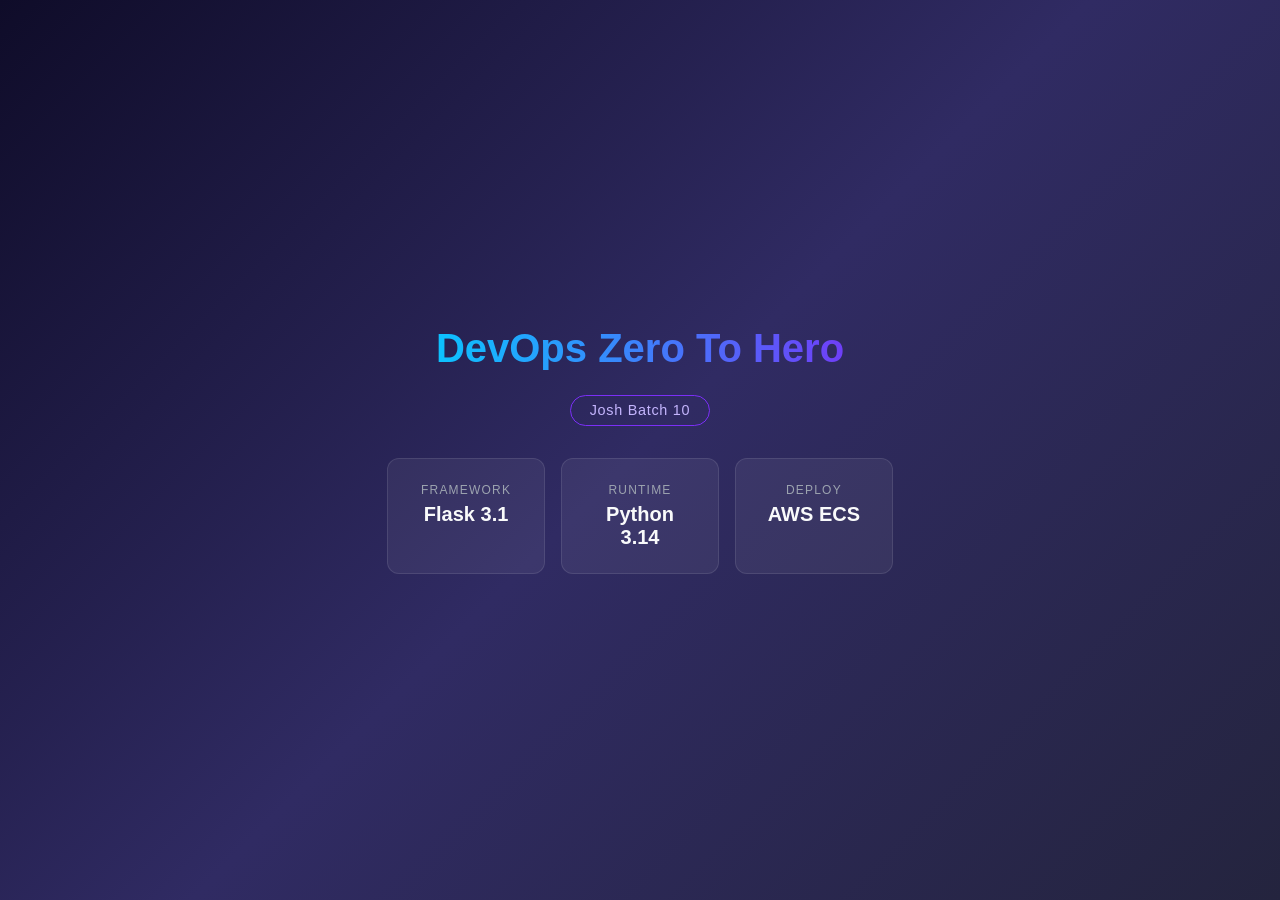
==== templates/index.html @ d1287218 "fixed the templates folder position" ====
<!DOCTYPE html>
<html lang="en">
<head>
    <meta charset="UTF-8">
    <meta name="viewport" content="width=device-width, initial-scale=1.0">
    <title>DevOps Zero To Hero</title>
    <style>
        * { margin: 0; padding: 0; box-sizing: border-box; }
        body {
            min-height: 100vh;
            display: flex;
            align-items: center;
            justify-content: center;
            background: linear-gradient(135deg, #0f0c29, #302b63, #24243e);
            font-family: -apple-system, BlinkMacSystemFont, "Segoe UI", Roboto, Helvetica, Arial, sans-serif;
            color: #e0e0e0;
        }
        .container {
            text-align: center;
            padding: 2rem;
            max-width: 640px;
        }
        h1 {
            font-size: 2.5rem;
            margin-bottom: 0.5rem;
            background: linear-gradient(90deg, #00d2ff, #7b2ff7);
            -webkit-background-clip: text;
            -webkit-text-fill-color: transparent;
        }
        .badge {
            display: inline-block;
            margin: 1rem 0 2rem;
            padding: 0.4rem 1.2rem;
            border: 1px solid #7b2ff7;
            border-radius: 999px;
            font-size: 0.9rem;
            color: #c4b5fd;
            letter-spacing: 0.05em;
        }
        .cards {
            display: flex;
            gap: 1rem;
            justify-content: center;
            flex-wrap: wrap;
        }
        .card {
            background: rgba(255, 255, 255, 0.06);
            border: 1px solid rgba(255, 255, 255, 0.1);
            border-radius: 12px;
            padding: 1.5rem 1.8rem;
            min-width: 150px;
            flex: 1;
        }
        .card span {
            display: block;
            font-size: 0.75rem;
            text-transform: uppercase;
            letter-spacing: 0.1em;
            color: #9ca3af;
            margin-bottom: 0.4rem;
        }
        .card strong {
            font-size: 1.25rem;
            color: #f9fafb;
        }
    </style>
</head>
<body>
    <div class="container">
        <h1>DevOps Zero To Hero</h1>
        <div class="badge">Josh Batch 10</div>
        <div class="cards">
            <div class="card">
                <span>Framework</span>
                <strong>Flask 3.1</strong>
            </div>
            <div class="card">
                <span>Runtime</span>
                <strong>Python 3.14</strong>
            </div>
            <div class="card">
                <span>Deploy</span>
                <strong>AWS ECS</strong>
            </div>
        </div>
    </div>
</body>
</html>
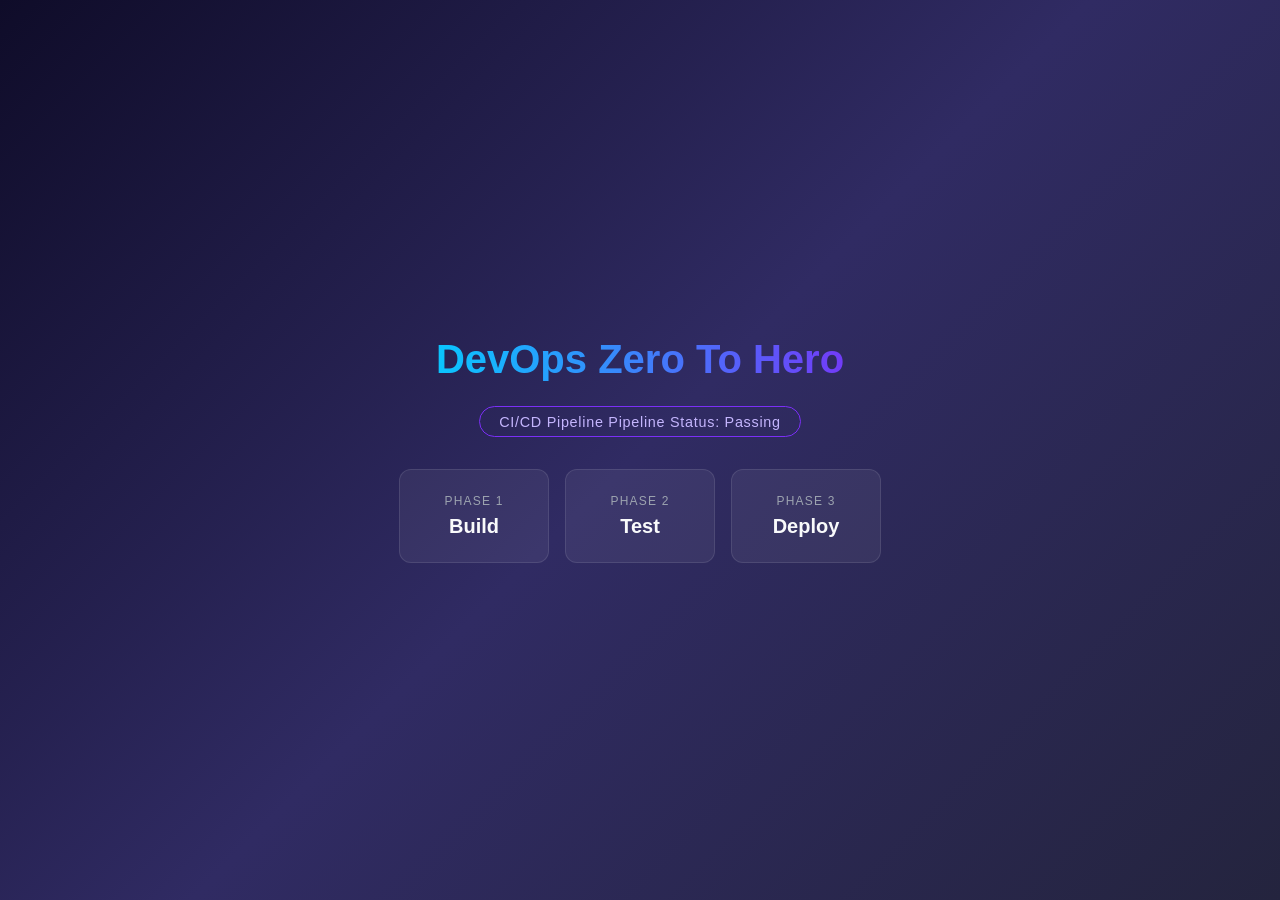
==== commit 04ca88d1: "added minor changes to app" ====
--- a/templates/index.html
+++ b/templates/index.html
@@ -68,21 +68,21 @@
 <body>
     <div class="container">
         <h1>DevOps Zero To Hero</h1>
-        <div class="badge">Josh Batch 10</div>
+        <div class="badge">CI/CD Pipeline Pipeline Status: Passing</div>
         <div class="cards">
             <div class="card">
-                <span>Framework</span>
-                <strong>Flask 3.1</strong>
+                <span>Phase 1</span>
+                <strong>Build</strong>
             </div>
             <div class="card">
-                <span>Runtime</span>
-                <strong>Python 3.14</strong>
+                <span>Phase 2</span>
+                <strong>Test</strong>
             </div>
             <div class="card">
-                <span>Deploy</span>
-                <strong>AWS ECS</strong>
+                <span>Phase 3</span>
+                <strong>Deploy</strong>
             </div>
         </div>
     </div>
 </body>
-</html>+</html>
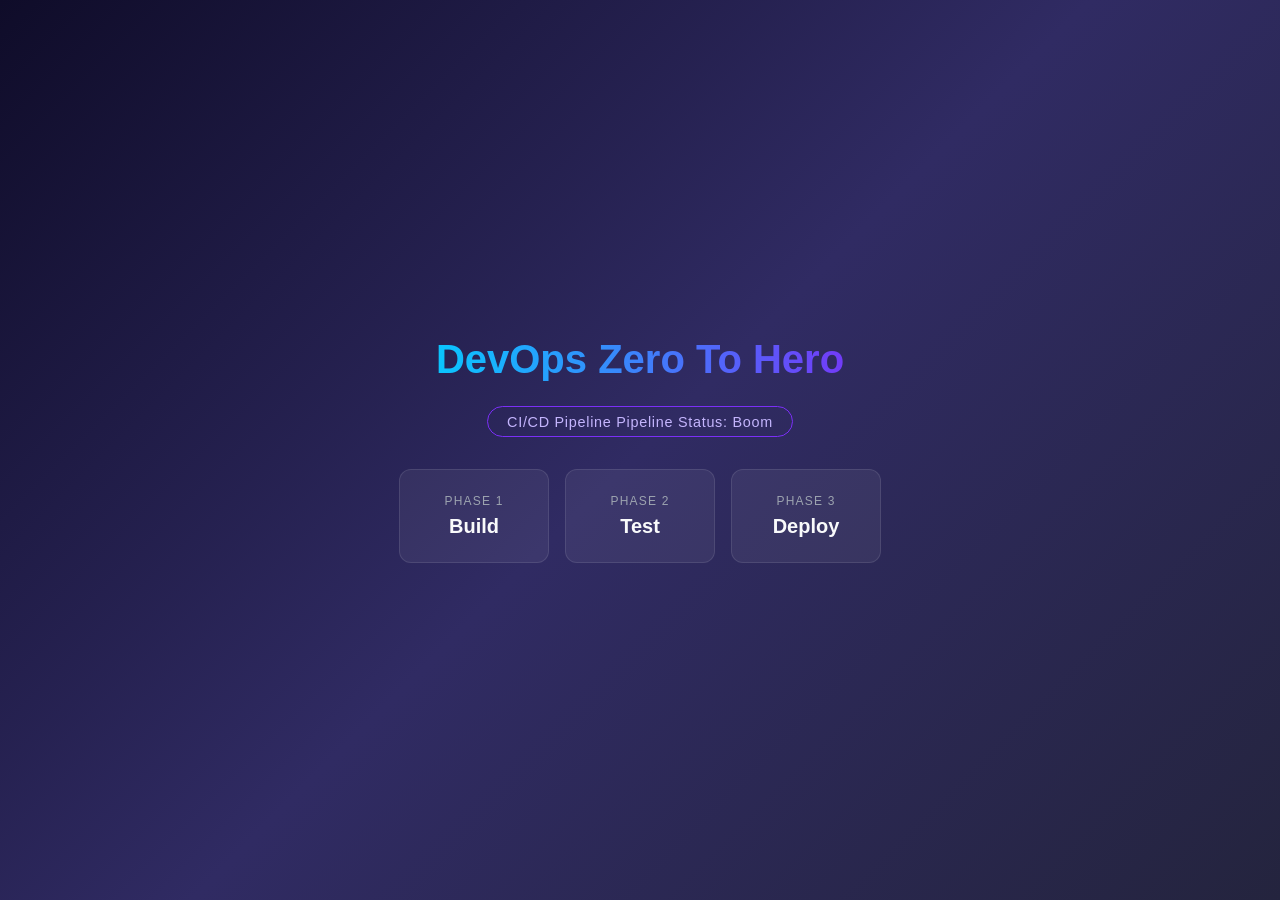
==== commit e513da7d: "minor change to UI" ====
--- a/templates/index.html
+++ b/templates/index.html
@@ -68,7 +68,7 @@
 <body>
     <div class="container">
         <h1>DevOps Zero To Hero</h1>
-        <div class="badge">CI/CD Pipeline Pipeline Status: Passing</div>
+        <div class="badge">CI/CD Pipeline Pipeline Status: Boom</div>
         <div class="cards">
             <div class="card">
                 <span>Phase 1</span>
